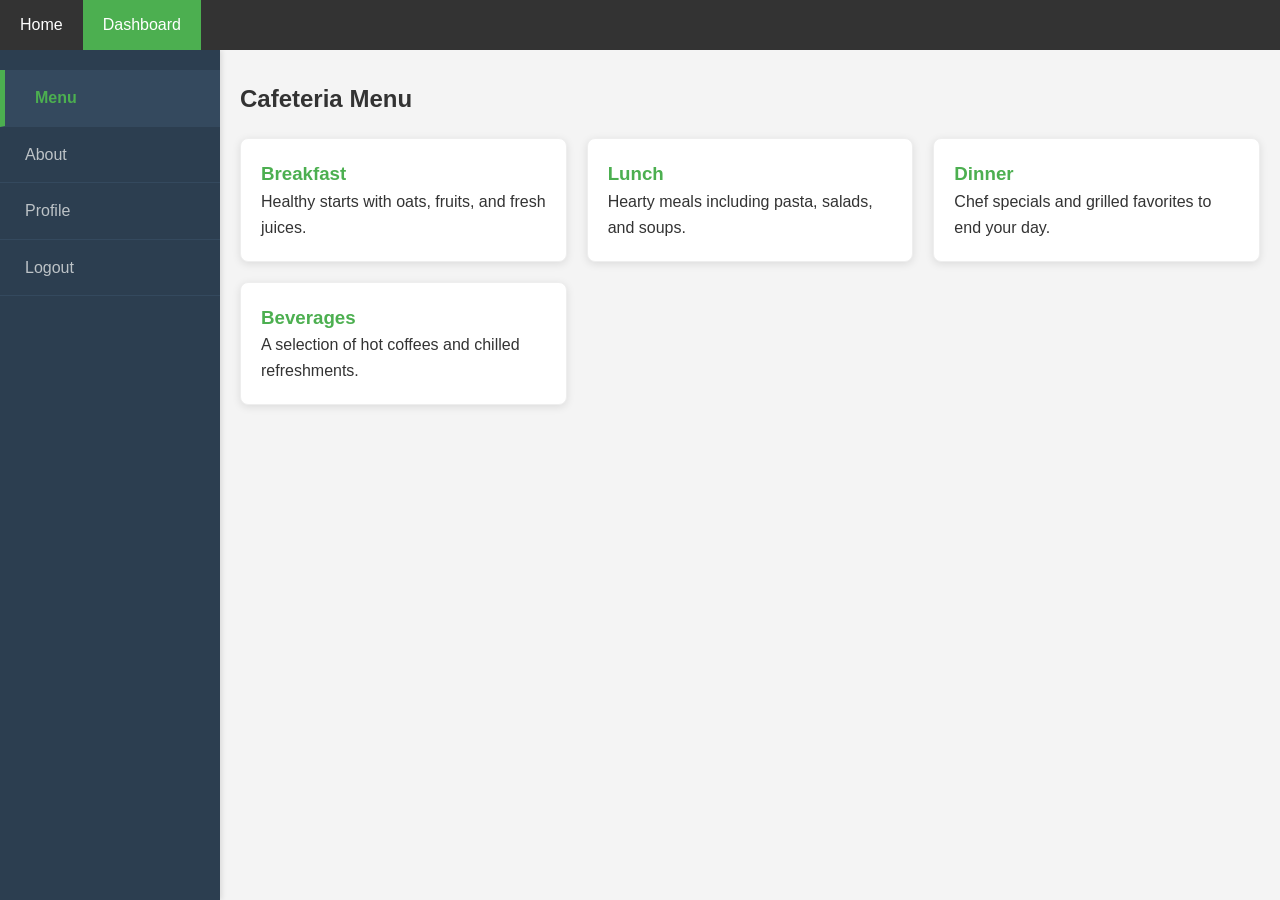
==== dashboard.html @ 89f20add "Initial commit: Cafeteria Dashboard project with grid layout and fade-in effects" ====
<!DOCTYPE html>
<html lang="en">
<head>
    <meta charset="UTF-8">
    <meta name="viewport" content="width=device-width, initial-scale=1.0">
    <title>Dashboard</title>
    <link rel="stylesheet" href="style.css">
    <link rel="stylesheet" href="dashboard.css">
    <script src="script.js"></script>
</head>
<body>
    <header>
        <nav class="navbar">
            <ul class="nav-links">
                <li><a href="index.html">Home</a></li>
                <li><a href="dashboard.html">Dashboard</a></li>
            </ul>
        </nav>
    </header>
    <main class="dashboard-wrapper">
        <aside class="side-navbar">
            <ul class="side-nav-links">
                <li><a href="#menu">Menu</a></li>
                <li><a href="#about">About</a></li>
                <li><a href="#profile">Profile</a></li>
                <li><a href="index.html">Logout</a></li>
            </ul>
        </aside>
            <section id="menu">
                <div class="content-area">
                    <h1>Cafeteria Menu</h1>
                    <div class="card-grid">
                        <div class="card">
                            <h3>Breakfast</h3>
                            <p>Healthy starts with oats, fruits, and fresh juices.</p>
                        </div>
                        <div class="card">
                            <h3>Lunch</h3>
                            <p>Hearty meals including pasta, salads, and soups.</p>
                        </div>
                        <div class="card">
                            <h3>Dinner</h3>
                            <p>Chef specials and grilled favorites to end your day.</p>
                        </div>
                        <div class="card">
                            <h3>Beverages</h3>
                            <p>A selection of hot coffees and chilled refreshments.</p>
                        </div>
                    </div>
                </div>
            </section>
            <section id="about">
                <div class="content-area">
                <h1>About</h1>
                <p>Content for the about section goes here...</p>
                </div>
            </section>
            <section id="profile">
                <div class="content-area">
                <h1>Profile</h1>
                <p>User profile and settings go here...</p>
                </div>
            </section>
    </main>
</body>
</html>
---- style.css ----
:root {
    --primary-color: #4CAF50;
    --dark-bg: #333;
    --light-bg: #f4f4f4;
    --text-color: #333;
    --white: #ffffff;
    --nav-height: 50px;
    --transition: all 0.3s ease;
}

* {
    box-sizing: border-box;
    margin: 0;
}

body {
    font-family: 'Segoe UI', Tahoma, Geneva, Verdana, sans-serif;
    color: var(--text-color);
    line-height: 1.6;
}

.navbar{
    background-color: var(--dark-bg);
    position: fixed;
    top: 0;
    width: 100%;
    height: var(--nav-height);
    z-index: 1000;
}

.navbar a {
    display: flex;
    align-items: center;
    color: var(--white);
    padding: 0 20px;
    height: 100%;
    text-decoration: none;
    transition: var(--transition);
}

.navbar a:hover {
    background-color: #ddd;
    color: var(--dark-bg);
}

.navbar .active {
    background-color: var(--primary-color);
    color: var(--white);
}

.nav-links {
    margin: 0;
    padding: 0;
    list-style-type: none;
    display: flex;
    height: 100%;
}

.nav-links li {
    height: 100%;
}

main{
    padding-top: var(--nav-height);
    background-color: var(--light-bg);
    min-height: 100vh;
    box-sizing: border-box;
}

footer {
    background-color: var(--dark-bg);
    color: var(--white);
    text-align: center;
    padding: 10px;
}
---- dashboard.css ----
.dashboard-wrapper {
    display: flex;
    padding: 0; /* Removing the default main padding */
    align-items: flex-start;
}

/* Keyframes for the fade-in effect */
@keyframes fadeIn {
    from {
        opacity: 0;
        transform: translateY(20px);
    }
    to {
        opacity: 1;
        transform: translateY(0);
    }
}

.dashboard-wrapper > section {
    display: none; /* Hide all sections by default */
    flex: 1;
    padding: 20px;
    padding-top: 80px; /* Reduced since main already clears the navbar */
     animation: fadeIn 0.8s ease-out forwards;
}

.side-navbar{
    background-color: #2c3e50; /* Professional dark blue-grey */
    width: 220px;
    height: calc(100vh - 50px); /* Fill screen height minus top navbar */
    position: sticky;
    top: 50px; /* Align with top navbar */
    left: 0;
    padding-top: 20px;
    overflow-y: auto;
    box-shadow: 2px 0 5px rgba(0,0,0,0.1);
    flex-shrink: 0; /* Prevent sidebar from squishing */
}

.side-nav-links{
    list-style-type: none;
    padding: 0;
    margin: 0;
}

.side-nav-links a {
    color: #bdc3c7;
    padding: 15px 25px;
    text-decoration: none;
    display: block; /* Makes the entire row clickable */
    transition: all 0.3s ease;
    border-bottom: 1px solid #34495e;
}

.side-nav-links a:hover {
    background-color: #34495e;
    color: #4CAF50;
    padding-left: 35px; /* Subtle slide effect on hover */
}

.side-nav-links a.active {
    background-color: #34495e; /* Match hover or slightly different */
    color: #4CAF50; /* Match hover */
    font-weight: bold;
    border-left: 5px solid #4CAF50; /* Visual indicator */
    padding-left: 30px; /* Adjust padding due to border */
}

/* Grid System for Content Cards */
.card-grid {
    display: grid;
    /* Responsive columns: auto-fit cards with a min width of 250px */
    grid-template-columns: repeat(auto-fill, minmax(250px, 1fr));
    gap: 20px;
    margin-top: 20px;
}

.card {
    background-color: white;
    padding: 20px;
    border-radius: 8px;
    box-shadow: 0 2px 8px rgba(0,0,0,0.1);
    border: 1px solid #eee;
    transition: transform 0.3s ease, box-shadow 0.3s ease;
}

.card:hover {
    transform: translateY(-5px);
    box-shadow: 0 5px 15px rgba(0,0,0,0.15);
}

.card h3 {
    margin-top: 0;
    color: #4CAF50;
}
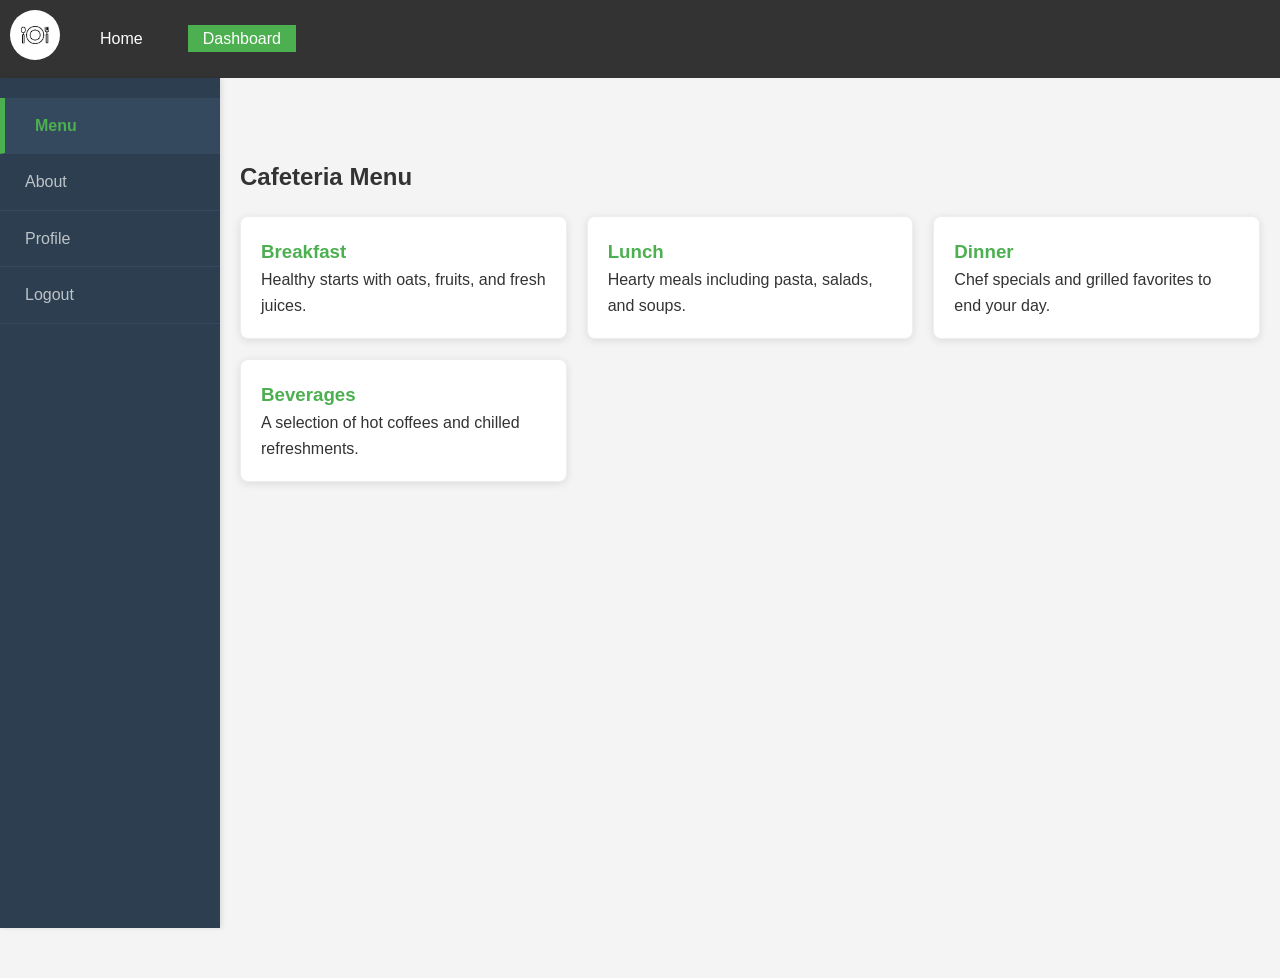
==== commit e719b942: "Cafeteria: Added some styles and refactored" ====
--- a/dashboard.html
+++ b/dashboard.html
@@ -12,6 +12,7 @@
     <header>
         <nav class="navbar">
             <ul class="nav-links">
+                <li><img src="./images/icon.png" alt="cafeteria"></li>
                 <li><a href="index.html">Home</a></li>
                 <li><a href="dashboard.html">Dashboard</a></li>
             </ul>
--- a/style.css
+++ b/style.css
@@ -1,75 +1,122 @@
 :root {
-    --primary-color: #4CAF50;
-    --dark-bg: #333;
-    --light-bg: #f4f4f4;
-    --text-color: #333;
-    --white: #ffffff;
-    --nav-height: 50px;
-    --transition: all 0.3s ease;
+  --primary-color: #4caf50;
+  --dark-bg: #333;
+  --light-bg: #f4f4f4;
+  --text-color: #333;
+  --white: #ffffff;
+  --nav-height: 50px;
+  --transition: all 0.3s ease;
+  --button-hover: #039608;
 }
 
 * {
-    box-sizing: border-box;
-    margin: 0;
+  box-sizing: border-box;
+  margin: 0;
 }
 
 body {
-    font-family: 'Segoe UI', Tahoma, Geneva, Verdana, sans-serif;
-    color: var(--text-color);
-    line-height: 1.6;
+  font-family: "Segoe UI", Tahoma, Geneva, Verdana, sans-serif;
+  color: var(--text-color);
+  line-height: 1.6;
 }
 
 .navbar{
-    background-color: var(--dark-bg);
-    position: fixed;
-    top: 0;
-    width: 100%;
-    height: var(--nav-height);
-    z-index: 1000;
+  padding: 10px;
+  background-color: var(--dark-bg);
 }
 
-.navbar a {
-    display: flex;
-    align-items: center;
-    color: var(--white);
-    padding: 0 20px;
-    height: 100%;
-    text-decoration: none;
-    transition: var(--transition);
+.navbar ul{
+  margin: 0;
+  padding: 0;
+  list-style-type: none;
+  display: flex;
+  justify-content: flex-start;
+  align-items: center;
+  gap: 20px;
 }
 
-.navbar a:hover {
-    background-color: #ddd;
-    color: var(--dark-bg);
+.navbar li{
+  display: inline;
 }
 
-.navbar .active {
-    background-color: var(--primary-color);
-    color: var(--white);
+.navbar img{
+  width: 50px;
+  border-radius: 25px;
 }
 
-.nav-links {
-    margin: 0;
-    padding: 0;
-    list-style-type: none;
-    display: flex;
-    height: 100%;
+.navbar a{ 
+  text-decoration: none;
+  margin: 5px;
+  color: var(--white);
+  padding: 5px 15px;
 }
 
-.nav-links li {
-    height: 100%;
+.navbar .active{
+ background-color: var(--primary-color);
+  color: var(--white);
 }
 
-main{
-    padding-top: var(--nav-height);
-    background-color: var(--light-bg);
-    min-height: 100vh;
-    box-sizing: border-box;
+main {
+  padding-top: var(--nav-height);
+  background-color: var(--light-bg);
+  min-height: 100vh;
+  box-sizing: border-box;
 }
 
 footer {
-    background-color: var(--dark-bg);
-    color: var(--white);
-    text-align: center;
-    padding: 10px;
+  background-color: var(--dark-bg);
+  color: var(--white);
+  text-align: center;
+  padding: 10px;
 }
+
+.login-register {
+  font-family: Arial, Helvetica, sans-serif;
+  background-color: #1a1a1a;
+  padding: 0;
+  margin: 0;
+  height: 100vh;
+  display: flex;
+  justify-content: center;
+  align-items: center;
+}
+.login-register-card {
+  background-color: var(--white);
+  border-radius: 8px;
+  padding: 30px;
+  width: 400px;
+}
+
+h2 {
+  text-align: center;
+  color: var(--primary-color);
+}
+form {
+  display: flex;
+  flex-direction: column;
+  gap: 5px;
+}
+input {
+  margin-bottom: 15px;
+  padding: 10px;
+  border-radius: 5px;
+  border: 1px solid #1eeb24;
+}
+button {
+  background-color: var(--primary-color);
+  color: #fff;
+  padding: 10px; 
+  border-radius: 5px;
+  border: 5px solid var(--primary-color);
+  font-weight: 600;
+}
+button:hover {
+  background-color: var(--button-hover);
+  border: 5px solid var(--button-hover);
+}
+.login-register-card p {
+  font-size: 12px;
+}
+.login-register-card a {
+  color: var(--primary-color);
+}
--- a/dashboard.css
+++ b/dashboard.css
@@ -29,7 +29,7 @@
     width: 220px;
     height: calc(100vh - 50px); /* Fill screen height minus top navbar */
     position: sticky;
-    top: 50px; /* Align with top navbar */
+    top: 0px; /* Align with top navbar */
     left: 0;
     padding-top: 20px;
     overflow-y: auto;
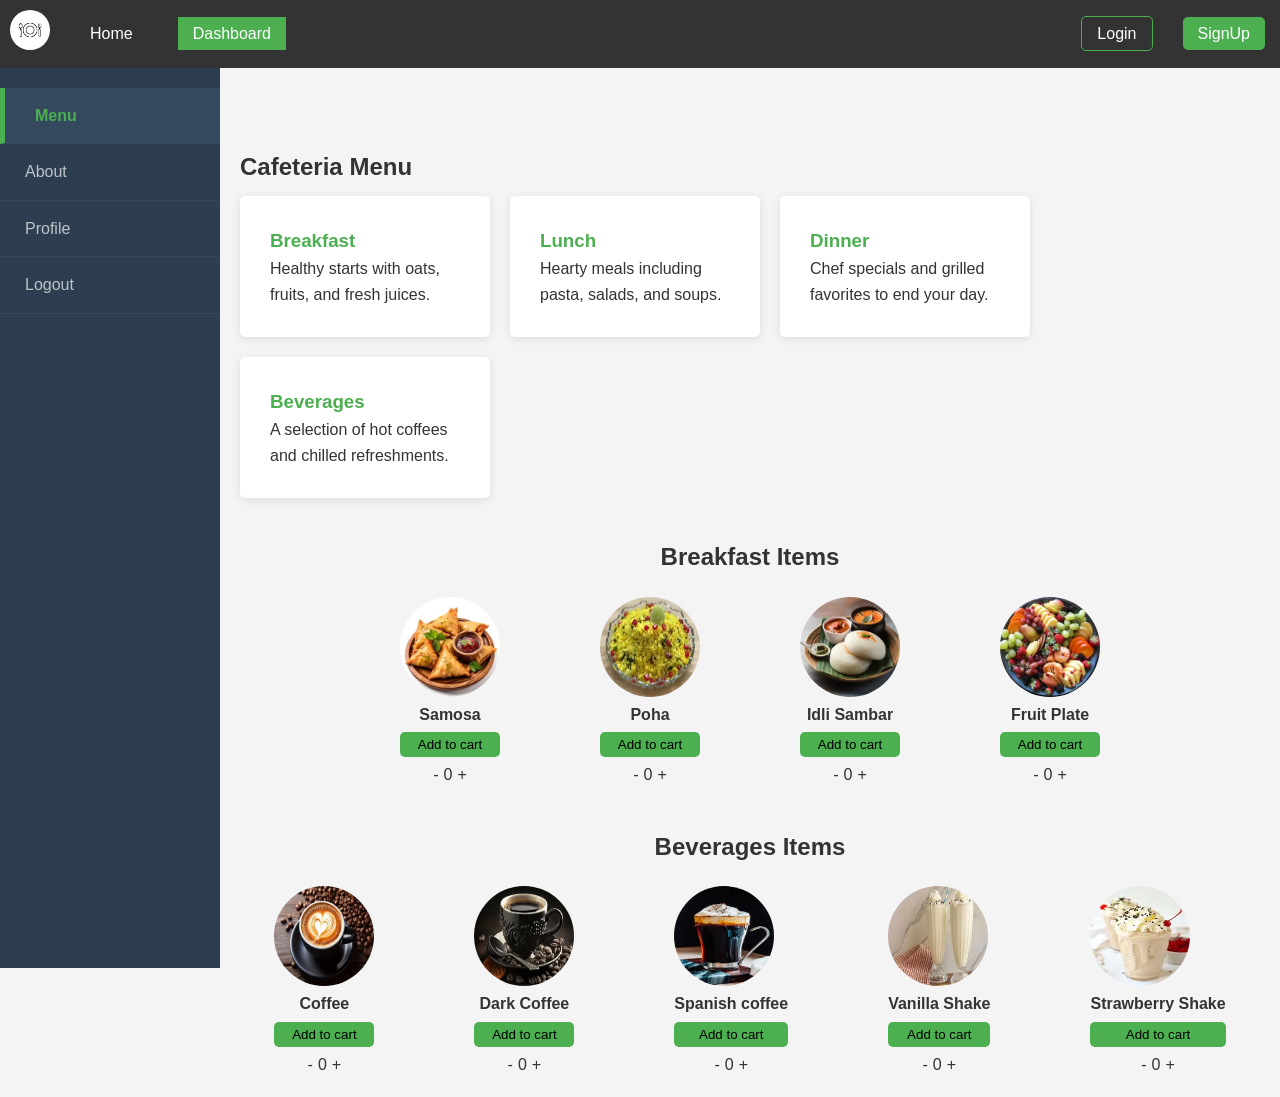
==== commit cdcdeb95: "Cafeteria: Applied Flexbox on menu items and refactored code" ====
--- a/dashboard.html
+++ b/dashboard.html
@@ -1,67 +1,138 @@
-<!DOCTYPE html>
+<!doctype html>
 <html lang="en">
-<head>
-    <meta charset="UTF-8">
-    <meta name="viewport" content="width=device-width, initial-scale=1.0">
+  <head>
+    <meta charset="UTF-8" />
+    <meta name="viewport" content="width=device-width, initial-scale=1.0" />
     <title>Dashboard</title>
-    <link rel="stylesheet" href="style.css">
-    <link rel="stylesheet" href="dashboard.css">
+    <link rel="stylesheet" href="style.css" />
+    <link rel="stylesheet" href="dashboard.css" />
     <script src="script.js"></script>
-</head>
-<body>
+  </head>
+  <body>
     <header>
-        <nav class="navbar">
-            <ul class="nav-links">
-                <li><img src="./images/icon.png" alt="cafeteria"></li>
-                <li><a href="index.html">Home</a></li>
-                <li><a href="dashboard.html">Dashboard</a></li>
-            </ul>
-        </nav>
+      <nav class="navbar">
+        <ul>
+          <li><img src="./images/icon.png" alt="cafeteria" /></li>
+          <li><a href="index.html">Home</a></li>
+          <li><a href="dashboard.html">Dashboard</a></li>
+          <li><a href="login.html" class="login-btn">Login</a></li>
+          <li><a href="register.html" class="sign-up">SignUp</a></li>
+        </ul>
+      </nav>
     </header>
     <main class="dashboard-wrapper">
-        <aside class="side-navbar">
-            <ul class="side-nav-links">
-                <li><a href="#menu">Menu</a></li>
-                <li><a href="#about">About</a></li>
-                <li><a href="#profile">Profile</a></li>
-                <li><a href="index.html">Logout</a></li>
-            </ul>
-        </aside>
-            <section id="menu">
-                <div class="content-area">
-                    <h1>Cafeteria Menu</h1>
-                    <div class="card-grid">
-                        <div class="card">
-                            <h3>Breakfast</h3>
-                            <p>Healthy starts with oats, fruits, and fresh juices.</p>
-                        </div>
-                        <div class="card">
-                            <h3>Lunch</h3>
-                            <p>Hearty meals including pasta, salads, and soups.</p>
-                        </div>
-                        <div class="card">
-                            <h3>Dinner</h3>
-                            <p>Chef specials and grilled favorites to end your day.</p>
-                        </div>
-                        <div class="card">
-                            <h3>Beverages</h3>
-                            <p>A selection of hot coffees and chilled refreshments.</p>
-                        </div>
-                    </div>
+      <aside class="side-navbar">
+        <ul class="side-nav-links">
+          <li><a href="#menu">Menu</a></li>
+          <li><a href="#about">About</a></li>
+          <li><a href="#profile">Profile</a></li>
+          <li><a href="index.html">Logout</a></li>
+        </ul>
+      </aside>
+      <section id="menu">
+        <div class="content-area">
+          <h1>Cafeteria Menu</h1>
+          <div class="menu-card">
+            <div class="card">
+              <h3>Breakfast</h3>
+              <p>Healthy starts with oats, fruits, and fresh juices.</p>
+            </div>
+            <div class="card">
+              <h3>Lunch</h3>
+              <p>Hearty meals including pasta, salads, and soups.</p>
+            </div>
+            <div class="card">
+              <h3>Dinner</h3>
+              <p>Chef specials and grilled favorites to end your day.</p>
+            </div>
+            <div class="card">
+              <h3>Beverages</h3>
+              <p>A selection of hot coffees and chilled refreshments.</p>
+            </div>
+          </div>
+          <section id="BreakFast">
+            <div class="food">
+              <h2>Breakfast Items</h2>
+              <div class="food-items">
+                <div>
+                  <img src="images/samosa.png" alt="samosa" />
+                  <h4>Samosa</h4>
+                  <button type="submit">Add to cart</button>
+                  <div class="quantity"><a>-</a>0<a>+</a></div>
                 </div>
-            </section>
-            <section id="about">
-                <div class="content-area">
-                <h1>About</h1>
-                <p>Content for the about section goes here...</p>
+                <div>
+                  <img src="images/poha.png" alt="poha" />
+                  <h4>Poha</h4>
+                  <button type="submit">Add to cart</button>
+                  <div class="quantity"><a>-</a>0<a>+</a></div>
                 </div>
-            </section>
-            <section id="profile">
-                <div class="content-area">
-                <h1>Profile</h1>
-                <p>User profile and settings go here...</p>
+                <div>
+                  <img src="images/idli-sambar.png" alt="idli-sambar" />
+                  <h4>Idli Sambar</h4>
+                  <button type="submit">Add to cart</button>
+                  <div class="quantity"><a>-</a>0<a>+</a></div>
                 </div>
-            </section>
+                <div>
+                  <img src="images/fruit-plate.png" alt="fruit-plate" />
+                  <h4>Fruit Plate</h4>
+                  <button type="submit">Add to cart</button>
+                  <div class="quantity"><a>-</a>0<a>+</a></div>
+                </div>
+              </div>
+            </div>
+          </section>
+
+          <section id="Beverages">
+            <div class="food">
+              <h2>Beverages Items</h2>
+              <div class="food-items">
+                <div>
+                  <img src="images/coffee.png" alt="coffee" />
+                  <h4>Coffee</h4>
+                  <button type="submit">Add to cart</button>
+                  <div class="quantity"><a>-</a>0<a>+</a></div>
+                </div>
+                <div>
+                  <img src="images/dark-coffee.png" alt="dark-coffee" />
+                  <h4>Dark Coffee</h4>
+                  <button type="submit">Add to cart</button>
+                  <div class="quantity"><a>-</a>0<a>+</a></div>
+                </div>
+                <div>
+                  <img src="images/spanish-coffee.png" alt="spanish-coffee" />
+                  <h4>Spanish coffee</h4>
+                  <button type="submit">Add to cart</button>
+                  <div class="quantity"><a>-</a>0<a>+</a></div>
+                </div>
+                <div>
+                  <img src="images/vanilla-shake.png" alt="vanilla-shake" />
+                  <h4>Vanilla Shake</h4>
+                  <button type="submit">Add to cart</button>
+                  <div class="quantity"><a>-</a>0<a>+</a></div>
+                </div>
+                <div>
+                  <img src="images/strwaberry-shake.png" alt="straberry-shake" />
+                  <h4>Strawberry Shake</h4>
+                  <button type="submit">Add to cart</button>
+                  <div class="quantity"><a>-</a>0<a>+</a></div>
+                </div>
+              </div>
+            </div>
+          </section>
+        </div>
+      </section>
+      <section id="about">
+        <div class="content-area">
+          <h1>About</h1>
+          <p>Content for the about section goes here...</p>
+        </div>
+      </section>
+      <section id="profile">
+        <div class="content-area">
+          <h1>Profile</h1>
+          <p>User profile and settings go here...</p>
+        </div>
+      </section>
     </main>
-</body>
-</html>+  </body>
+</html>
--- a/style.css
+++ b/style.css
@@ -23,6 +23,7 @@
 .navbar{
   padding: 10px;
   background-color: var(--dark-bg);
+  box-shadow: 0px 0px 3px 0px rgb(255, 227, 227);
 }
 
 .navbar ul{
@@ -39,8 +40,12 @@
   display: inline;
 }
 
+.navbar li:nth-child(4) {
+  margin-left: auto;
+}
+
 .navbar img{
-  width: 50px;
+  width: 40px;
   border-radius: 25px;
 }
 
@@ -48,7 +53,7 @@
   text-decoration: none;
   margin: 5px;
   color: var(--white);
-  padding: 5px 15px;
+  padding: 8px 15px;
 }
 
 .navbar .active{
@@ -56,11 +61,37 @@
   color: var(--white);
 }
 
+.navbar .login-btn{
+  border: 1px solid var(--primary-color); 
+  border-radius: 5px;
+}
+
+.navbar .sign-up{
+  background-color: var(--primary-color);
+  border-radius: 5px;
+}
+
+
 main {
   padding-top: var(--nav-height);
   background-color: var(--light-bg);
   min-height: 100vh;
   box-sizing: border-box;
+}
+
+.home-page{
+  text-align: center;
+  margin: 10px;
+  
+}
+
+.home-page .container {
+  background-image: url("images/bg.png");
+  background-size: cover;
+  background-position: center;
+  min-height: 400px;
+  width: 100%;
+  margin-top: 20px;
 }
 
 footer {
@@ -72,7 +103,7 @@
 
 .login-register {
   font-family: Arial, Helvetica, sans-serif;
-  background-color: #1a1a1a;
+  background: linear-gradient(135deg, rgba(0, 255, 0, 0.336), rgb(4, 83, 4));
   padding: 0;
   margin: 0;
   height: 100vh;
@@ -85,9 +116,18 @@
   border-radius: 8px;
   padding: 30px;
   width: 400px;
+  box-shadow: 0px 0px 2px 2px rgba(0, 128, 0, 0);
 }
 
-h2 {
+.login-register-heading {
+    display: flex;
+    justify-content: center;
+}
+.login-register-heading img{
+  width: 40px;
+  height: 40px;
+}
+.login-register-heading h2 {
   text-align: center;
   color: var(--primary-color);
 }
@@ -102,7 +142,7 @@
   border-radius: 5px;
   border: 1px solid #1eeb24;
 }
-button {
+form button {
   background-color: var(--primary-color);
   color: #fff;
   padding: 10px; 
@@ -110,7 +150,7 @@
   border: 5px solid var(--primary-color);
   font-weight: 600;
 }
-button:hover {
+form button:hover {
   background-color: var(--button-hover);
   border: 5px solid var(--button-hover);
 }
--- a/dashboard.css
+++ b/dashboard.css
@@ -1,5 +1,6 @@
 .dashboard-wrapper {
     display: flex;
+    margin: 0;
     padding: 0; /* Removing the default main padding */
     align-items: flex-start;
 }
@@ -21,29 +22,34 @@
     flex: 1;
     padding: 20px;
     padding-top: 80px; /* Reduced since main already clears the navbar */
-     animation: fadeIn 0.8s ease-out forwards;
+    animation: fadeIn 0.8s ease-out forwards;
 }
 
 .side-navbar{
-    background-color: #2c3e50; /* Professional dark blue-grey */
-    width: 220px;
-    height: calc(100vh - 50px); /* Fill screen height minus top navbar */
+    margin: 0;
+    padding: 0;
+    top: 0px;
+    left: 0;
+    background-color: #2c3e50;;
+    display: flex;
+    flex-direction: column;
+    height: 100vh;
+    min-width: 220px;
+    overflow-y: auto;
+    padding-top: 20px;
     position: sticky;
-    top: 0px; /* Align with top navbar */
-    left: 0;
-    padding-top: 20px;
-    overflow-y: auto;
-    box-shadow: 2px 0 5px rgba(0,0,0,0.1);
-    flex-shrink: 0; /* Prevent sidebar from squishing */
+  
 }
 
-.side-nav-links{
+.side-navbar ul{
     list-style-type: none;
     padding: 0;
     margin: 0;
 }
 
-.side-nav-links a {
+
+
+.side-navbar a{
     color: #bdc3c7;
     padding: 15px 25px;
     text-decoration: none;
@@ -52,35 +58,35 @@
     border-bottom: 1px solid #34495e;
 }
 
-.side-nav-links a:hover {
+.side-navbar a:hover{
+    color: #4CAF50;
     background-color: #34495e;
-    color: #4CAF50;
-    padding-left: 35px; /* Subtle slide effect on hover */
+    padding-left: 35px;
 }
 
-.side-nav-links a.active {
-    background-color: #34495e; /* Match hover or slightly different */
-    color: #4CAF50; /* Match hover */
+.side-navbar a.active {
+    background-color: #34495e; 
+    color: #4CAF50; 
     font-weight: bold;
-    border-left: 5px solid #4CAF50; /* Visual indicator */
-    padding-left: 30px; /* Adjust padding due to border */
+    border-left: 5px solid #4CAF50; 
+    padding-left: 30px; 
 }
 
-/* Grid System for Content Cards */
-.card-grid {
-    display: grid;
-    /* Responsive columns: auto-fit cards with a min width of 250px */
-    grid-template-columns: repeat(auto-fill, minmax(250px, 1fr));
+/* FlexBox System for Content Cards */
+.menu-card{
+    display: flex;
+    flex-direction: row;
+    flex-wrap: wrap;
     gap: 20px;
-    margin-top: 20px;
+    margin-top: 10px;
 }
 
-.card {
-    background-color: white;
-    padding: 20px;
-    border-radius: 8px;
+.menu-card .card{
+    padding: 30px;
+    background-color: #ffffff;
+    border-radius: 5px;
+    max-width: 250px;
     box-shadow: 0 2px 8px rgba(0,0,0,0.1);
-    border: 1px solid #eee;
     transition: transform 0.3s ease, box-shadow 0.3s ease;
 }
 
@@ -92,4 +98,53 @@
 .card h3 {
     margin-top: 0;
     color: #4CAF50;
-}+}
+
+.food {
+    margin-top: 40px;
+}
+
+.food h2 {
+    text-align: center;
+}
+
+.food-items{
+    margin-top: 20px;
+    display: flex;
+    justify-content: center;
+    gap: 100px;
+    flex-wrap: wrap;
+    flex-direction: row;
+}
+
+.food-items img{
+    width: 100px;
+    height: 100px;
+    border-radius: 65px;
+}
+.food-items h4, h5{
+   text-align: center;
+}
+
+.food-items> div {
+    display: flex;
+    flex-direction: column;
+    justify-content: center;
+    gap: 5px;
+}
+
+.food-items>div .quantity{
+    text-align: center;
+}
+
+.food-items>div .quantity a{
+    margin: 5px;
+}
+
+.food-items button{
+    background-color: #4CAF50;
+    padding: 5px 15px;
+    border: none;
+    border-radius: 5px;
+}
+
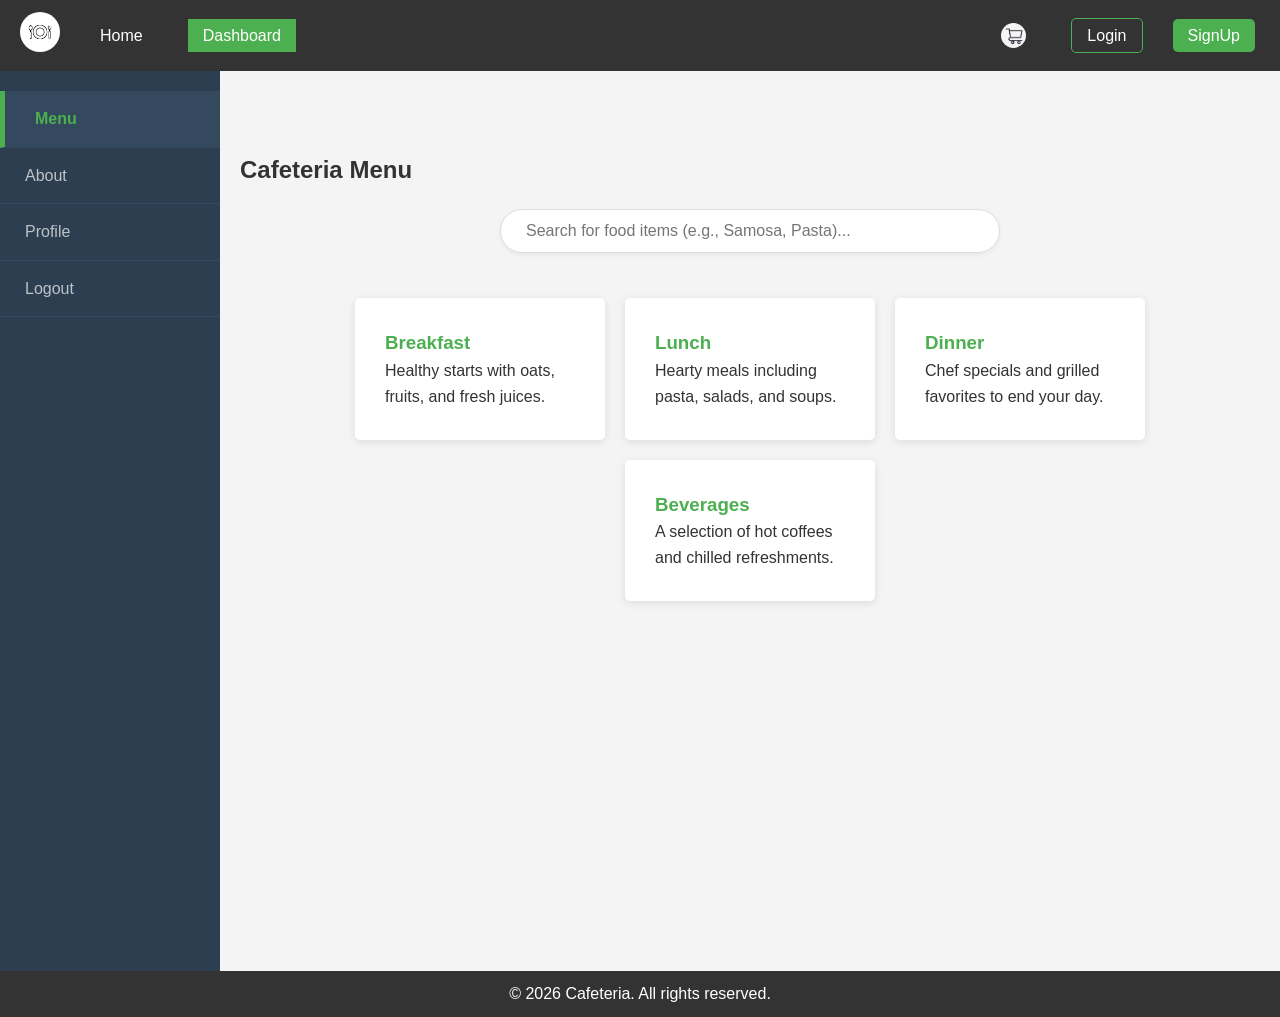
==== commit d665e7ad: "Cafeteria: Added js to menu" ====
--- a/dashboard.html
+++ b/dashboard.html
@@ -15,6 +15,7 @@
           <li><img src="./images/icon.png" alt="cafeteria" /></li>
           <li><a href="index.html">Home</a></li>
           <li><a href="dashboard.html">Dashboard</a></li>
+          <li><a href="#cart" class="cart-link"><img src="./images/cart.png" alt="cart" /><span class="cart-badge">0</span></a></li>
           <li><a href="login.html" class="login-btn">Login</a></li>
           <li><a href="register.html" class="sign-up">SignUp</a></li>
         </ul>
@@ -32,93 +33,62 @@
       <section id="menu">
         <div class="content-area">
           <h1>Cafeteria Menu</h1>
+          <div class="search-container">
+            <input type="text" id="menu-search" placeholder="Search for food items (e.g., Samosa, Pasta)..." />
+          </div>
           <div class="menu-card">
-            <div class="card">
+            <div class="card" id="breakfast">
               <h3>Breakfast</h3>
               <p>Healthy starts with oats, fruits, and fresh juices.</p>
             </div>
-            <div class="card">
+            <div class="card" id="lunch">
               <h3>Lunch</h3>
               <p>Hearty meals including pasta, salads, and soups.</p>
             </div>
-            <div class="card">
+            <div class="card" id="dinner">
               <h3>Dinner</h3>
               <p>Chef specials and grilled favorites to end your day.</p>
             </div>
-            <div class="card">
+            <div class="card" id="beverages">
               <h3>Beverages</h3>
               <p>A selection of hot coffees and chilled refreshments.</p>
             </div>
           </div>
-          <section id="BreakFast">
+          <section id="breakfast-items">
             <div class="food">
               <h2>Breakfast Items</h2>
-              <div class="food-items">
-                <div>
-                  <img src="images/samosa.png" alt="samosa" />
-                  <h4>Samosa</h4>
-                  <button type="submit">Add to cart</button>
-                  <div class="quantity"><a>-</a>0<a>+</a></div>
-                </div>
-                <div>
-                  <img src="images/poha.png" alt="poha" />
-                  <h4>Poha</h4>
-                  <button type="submit">Add to cart</button>
-                  <div class="quantity"><a>-</a>0<a>+</a></div>
-                </div>
-                <div>
-                  <img src="images/idli-sambar.png" alt="idli-sambar" />
-                  <h4>Idli Sambar</h4>
-                  <button type="submit">Add to cart</button>
-                  <div class="quantity"><a>-</a>0<a>+</a></div>
-                </div>
-                <div>
-                  <img src="images/fruit-plate.png" alt="fruit-plate" />
-                  <h4>Fruit Plate</h4>
-                  <button type="submit">Add to cart</button>
-                  <div class="quantity"><a>-</a>0<a>+</a></div>
-                </div>
-              </div>
+              <div class="food-items"></div>
             </div>
           </section>
 
-          <section id="Beverages">
+          <section id="lunch-items">
+            <div class="food">
+              <h2>Lunch Items</h2>
+              <div class="food-items"></div>
+            </div>
+          </section>
+
+          <section id="dinner-items">
+            <div class="food">
+              <h2>Dinner Items</h2>
+              <div class="food-items"></div>
+            </div>
+          </section>
+
+          <section id="beverages-items">
             <div class="food">
               <h2>Beverages Items</h2>
-              <div class="food-items">
-                <div>
-                  <img src="images/coffee.png" alt="coffee" />
-                  <h4>Coffee</h4>
-                  <button type="submit">Add to cart</button>
-                  <div class="quantity"><a>-</a>0<a>+</a></div>
-                </div>
-                <div>
-                  <img src="images/dark-coffee.png" alt="dark-coffee" />
-                  <h4>Dark Coffee</h4>
-                  <button type="submit">Add to cart</button>
-                  <div class="quantity"><a>-</a>0<a>+</a></div>
-                </div>
-                <div>
-                  <img src="images/spanish-coffee.png" alt="spanish-coffee" />
-                  <h4>Spanish coffee</h4>
-                  <button type="submit">Add to cart</button>
-                  <div class="quantity"><a>-</a>0<a>+</a></div>
-                </div>
-                <div>
-                  <img src="images/vanilla-shake.png" alt="vanilla-shake" />
-                  <h4>Vanilla Shake</h4>
-                  <button type="submit">Add to cart</button>
-                  <div class="quantity"><a>-</a>0<a>+</a></div>
-                </div>
-                <div>
-                  <img src="images/strwaberry-shake.png" alt="straberry-shake" />
-                  <h4>Strawberry Shake</h4>
-                  <button type="submit">Add to cart</button>
-                  <div class="quantity"><a>-</a>0<a>+</a></div>
-                </div>
-              </div>
+              <div class="food-items"></div>
             </div>
           </section>
+        </div>
+      </section>
+      <section id="cart">
+        <div class="content-area">
+          <h1>Checkout Summary</h1>
+          <div id="cart-summary-container">
+             <!-- Cart items and total will be rendered here -->
+          </div>
         </div>
       </section>
       <section id="about">
@@ -133,6 +103,10 @@
           <p>User profile and settings go here...</p>
         </div>
       </section>
+
     </main>
+    <footer>
+        <p>&copy; 2026 Cafeteria. All rights reserved.</p>
+        </footer>
   </body>
 </html>
--- a/style.css
+++ b/style.css
@@ -27,10 +27,11 @@
 }
 
 .navbar ul{
-  margin: 0;
+  margin: 0px 10px;
   padding: 0;
   list-style-type: none;
   display: flex;
+  flex-wrap: wrap; /* Allows items to wrap to a new line on small screens */
   justify-content: flex-start;
   align-items: center;
   gap: 20px;
@@ -160,3 +161,53 @@
 .login-register-card a {
   color: var(--primary-color);
 }
+
+@media (max-width: 768px) {
+    .dashboard-wrapper {
+        flex-direction: column; /* Stacks sidebar on top of main content */
+    }
+
+    .navbar ul{
+        justify-content: center;
+        gap: 10px; /* Reduce gap for tighter screens */
+    }
+
+    .navbar li:nth-child(4) {
+        margin-left: 0; /* Reset the push-to-right behavior for mobile centering */
+    }
+
+    .side-navbar {
+        min-width: 100%;
+        height: auto;
+        position: relative; /* Removes the sticky 100vh behavior */
+        padding-top: 0;
+    }
+
+    .side-navbar ul {
+        display: flex;
+        flex-wrap: wrap;
+        justify-content: center;
+    }
+
+    .side-navbar a {
+        padding: 12px 15px;
+        border-bottom: none;
+        border-right: 1px solid #34495e;
+        text-align: center;
+        flex: 1; /* Makes links grow equally */
+    }
+
+    .side-navbar a.active {
+        border-left: none;
+        border-bottom: 4px solid #4CAF50; /* Moves indicator from left to bottom */
+        padding-left: 15px; 
+    }
+
+    .dashboard-wrapper > section {
+        padding-top: 20px; /* Reduces spacing since sidebar is no longer occupying full height */
+    }
+
+    .food-items {
+        gap: 20px; /* Closes the 100px gap for mobile screens */
+    }
+}
--- a/dashboard.css
+++ b/dashboard.css
@@ -30,7 +30,7 @@
     padding: 0;
     top: 0px;
     left: 0;
-    background-color: #2c3e50;;
+    background-color: #2c3e50;
     display: flex;
     flex-direction: column;
     height: 100vh;
@@ -79,6 +79,8 @@
     flex-wrap: wrap;
     gap: 20px;
     margin-top: 10px;
+    justify-content: center;
+    align-items: center;
 }
 
 .menu-card .card{
@@ -88,6 +90,7 @@
     max-width: 250px;
     box-shadow: 0 2px 8px rgba(0,0,0,0.1);
     transition: transform 0.3s ease, box-shadow 0.3s ease;
+    cursor: pointer;
 }
 
 .card:hover {
@@ -98,6 +101,28 @@
 .card h3 {
     margin-top: 0;
     color: #4CAF50;
+}
+
+.search-container {
+    margin: 20px 0 30px;
+    display: flex;
+    justify-content: center;
+}
+
+.search-container input {
+    width: 100%;
+    max-width: 500px;
+    padding: 12px 25px;
+    border-radius: 25px;
+    border: 1px solid #ddd;
+    font-size: 1rem;
+    box-shadow: 0 2px 5px rgba(0,0,0,0.05);
+    outline: none;
+    transition: border-color 0.3s ease;
+}
+
+.search-container input:focus {
+    border-color: #4CAF50;
 }
 
 .food {
@@ -148,3 +173,103 @@
     border-radius: 5px;
 }
 
+.quantity a{
+    cursor: pointer;
+    margin: 0px 5px 0px;
+}
+
+.cart-link {
+    position: relative;
+    display: inline-flex;
+    align-items: center;
+}
+
+.cart-link img {
+    width: 25px;
+    height: auto;
+}
+
+.cart-badge {
+    position: absolute;
+    top: -8px;
+    right: -8px;
+    background-color: #e74c3c;
+    color: white;
+    border-radius: 50%;
+    padding: 2px 6px;
+    font-size: 0.7rem;
+    display: none; /* Hidden by default */
+}
+
+.cart-summary-item {
+    display: flex;
+    justify-content: space-between;
+    padding: 10px 0;
+    border-bottom: 1px solid #ddd;
+}
+
+.cart-summary-total {
+    margin-top: 20px;
+    font-size: 1.2rem;
+    text-align: right;
+    color: #2c3e50;
+}
+
+.checkout-btn {
+    display: block;
+    width: 100%;
+    margin-top: 20px;
+    background-color: #4CAF50;
+    color: white;
+    padding: 12px;
+    border: none;
+    border-radius: 5px;
+    cursor: pointer;
+    font-size: 1rem;
+}
+
+@media (max-width: 768px) {
+    .dashboard-wrapper {
+        flex-direction: column; /* Stacks sidebar on top of main content */
+    }
+
+    .navbar ul{
+        justify-content: center;
+        flex-wrap: wrap;
+    }
+
+    .side-navbar {
+        min-width: 100%;
+        height: auto;
+        position: relative; /* Removes the sticky 100vh behavior */
+        padding-top: 0;
+    }
+
+    .side-navbar ul {
+        display: flex;
+        flex-wrap: wrap;
+        justify-content: center;
+    }
+
+    .side-navbar a {
+        padding: 12px 15px;
+        border-bottom: none;
+        border-right: 1px solid #34495e;
+        text-align: center;
+        flex: 1; /* Makes links grow equally */
+    }
+
+    .side-navbar a.active {
+        border-left: none;
+        border-bottom: 4px solid #4CAF50; /* Moves indicator from left to bottom */
+        padding-left: 15px; 
+    }
+
+    .dashboard-wrapper > section {
+        padding-top: 20px; /* Reduces spacing since sidebar is no longer occupying full height */
+    }
+
+    .food-items {
+        gap: 20px; /* Closes the 100px gap for mobile screens */
+    }
+}
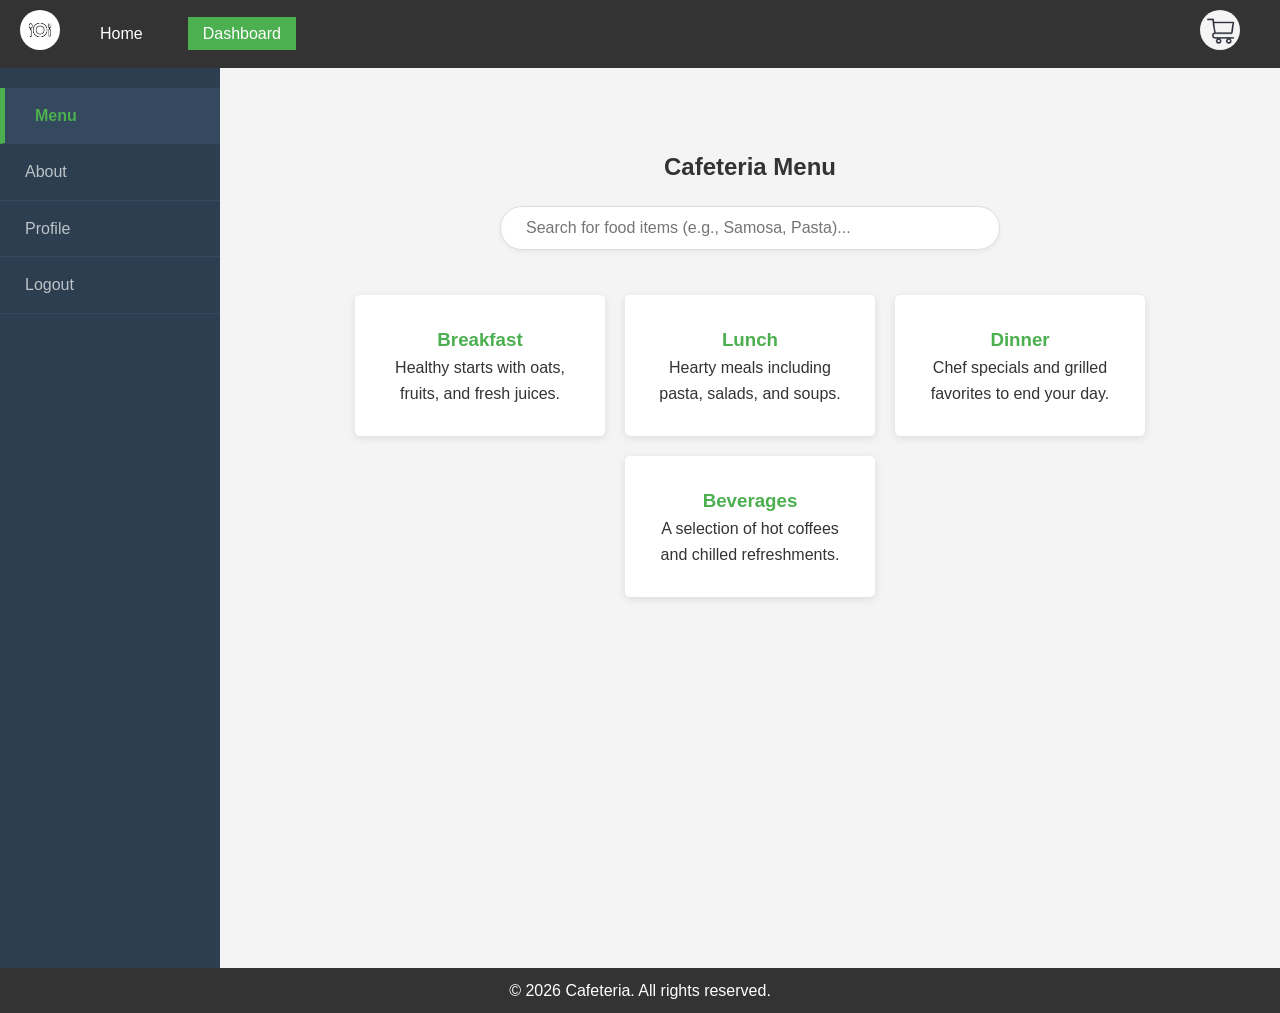
==== commit 84623e98: ""Cafeteria: Cart and checkout item done with login and register feature"" ====
--- a/dashboard.html
+++ b/dashboard.html
@@ -16,8 +16,6 @@
           <li><a href="index.html">Home</a></li>
           <li><a href="dashboard.html">Dashboard</a></li>
           <li><a href="#cart" class="cart-link"><img src="./images/cart.png" alt="cart" /><span class="cart-badge">0</span></a></li>
-          <li><a href="login.html" class="login-btn">Login</a></li>
-          <li><a href="register.html" class="sign-up">SignUp</a></li>
         </ul>
       </nav>
     </header>
@@ -57,7 +55,9 @@
           <section id="breakfast-items">
             <div class="food">
               <h2>Breakfast Items</h2>
-              <div class="food-items"></div>
+             <div class="food-items">
+                
+              </div>
             </div>
           </section>
 
@@ -78,9 +78,11 @@
           <section id="beverages-items">
             <div class="food">
               <h2>Beverages Items</h2>
-              <div class="food-items"></div>
+              <div class="food-items">
+              </div>
             </div>
           </section>
+
         </div>
       </section>
       <section id="cart">
@@ -98,9 +100,9 @@
         </div>
       </section>
       <section id="profile">
-        <div class="content-area">
+        <div class="content-area" id="profile-section">
           <h1>Profile</h1>
-          <p>User profile and settings go here...</p>
+          
         </div>
       </section>
 
--- a/style.css
+++ b/style.css
@@ -162,6 +162,18 @@
   color: var(--primary-color);
 }
 
+.error{
+  color: red;
+  text-align: center;
+  margin: 10px;
+  padding: 10px;
+}
+
+.success{
+  color: #039608;
+  
+}
+
 @media (max-width: 768px) {
     .dashboard-wrapper {
         flex-direction: column; /* Stacks sidebar on top of main content */
--- a/dashboard.css
+++ b/dashboard.css
@@ -17,6 +17,9 @@
     }
 }
 
+.content-area{
+    text-align: center;
+}
 .dashboard-wrapper > section {
     display: none; /* Hide all sections by default */
     flex: 1;
@@ -158,19 +161,13 @@
     gap: 5px;
 }
 
-.food-items>div .quantity{
-    text-align: center;
-}
-
-.food-items>div .quantity a{
-    margin: 5px;
-}
 
 .food-items button{
     background-color: #4CAF50;
     padding: 5px 15px;
     border: none;
     border-radius: 5px;
+    cursor: pointer;
 }
 
 .quantity a{
@@ -178,17 +175,10 @@
     margin: 0px 5px 0px;
 }
 
-.cart-link {
-    position: relative;
-    display: inline-flex;
-    align-items: center;
-}
-
-.cart-link img {
-    width: 25px;
-    height: auto;
-}
-
+
+#cart-summary-container{
+    padding: 10px 100px;
+}
 .cart-badge {
     position: absolute;
     top: -8px;
@@ -204,8 +194,43 @@
 .cart-summary-item {
     display: flex;
     justify-content: space-between;
-    padding: 10px 0;
+    padding: 10px 20px;
     border-bottom: 1px solid #ddd;
+    align-items: center;
+    box-shadow: 0px 0px 5px 2px #8080800f;
+}
+
+.cart-summary-item img{
+    width: 50px;
+    height: auto;
+}
+
+.cart-summary-item span:first-child {
+    flex: 0 0 150px; /* Fixed width: 150px, no grow, no shrink */
+    background: #ff990090;
+    text-align: center;
+    padding: 10px;
+}
+
+.cart-summary-item a{
+    cursor: pointer;
+    margin: 0 10px;
+}
+
+.cart-summary-item .cart-quantity{
+    background-color: #34495e;
+    color: #ffffff;
+    padding: 5px 10px;
+    border-radius: 5px;
+}
+
+.cart-summary-item .btn-delete {
+    background-color: red;
+    color: #ffffff;
+    padding: 10px;
+    border: none;
+    border-radius: 5px;
+    cursor: pointer;
 }
 
 .cart-summary-total {
@@ -228,6 +253,20 @@
     font-size: 1rem;
 }
 
+.user-profile {
+    display: flex;
+    padding: 10px 40px;
+    flex-direction: column;
+}
+
+.user-profile-item {
+    display: flex;
+    gap: 30px;
+    justify-content: space-around;
+    padding: 0px 10px;
+}
+
+
 @media (max-width: 768px) {
     .dashboard-wrapper {
         flex-direction: column; /* Stacks sidebar on top of main content */
